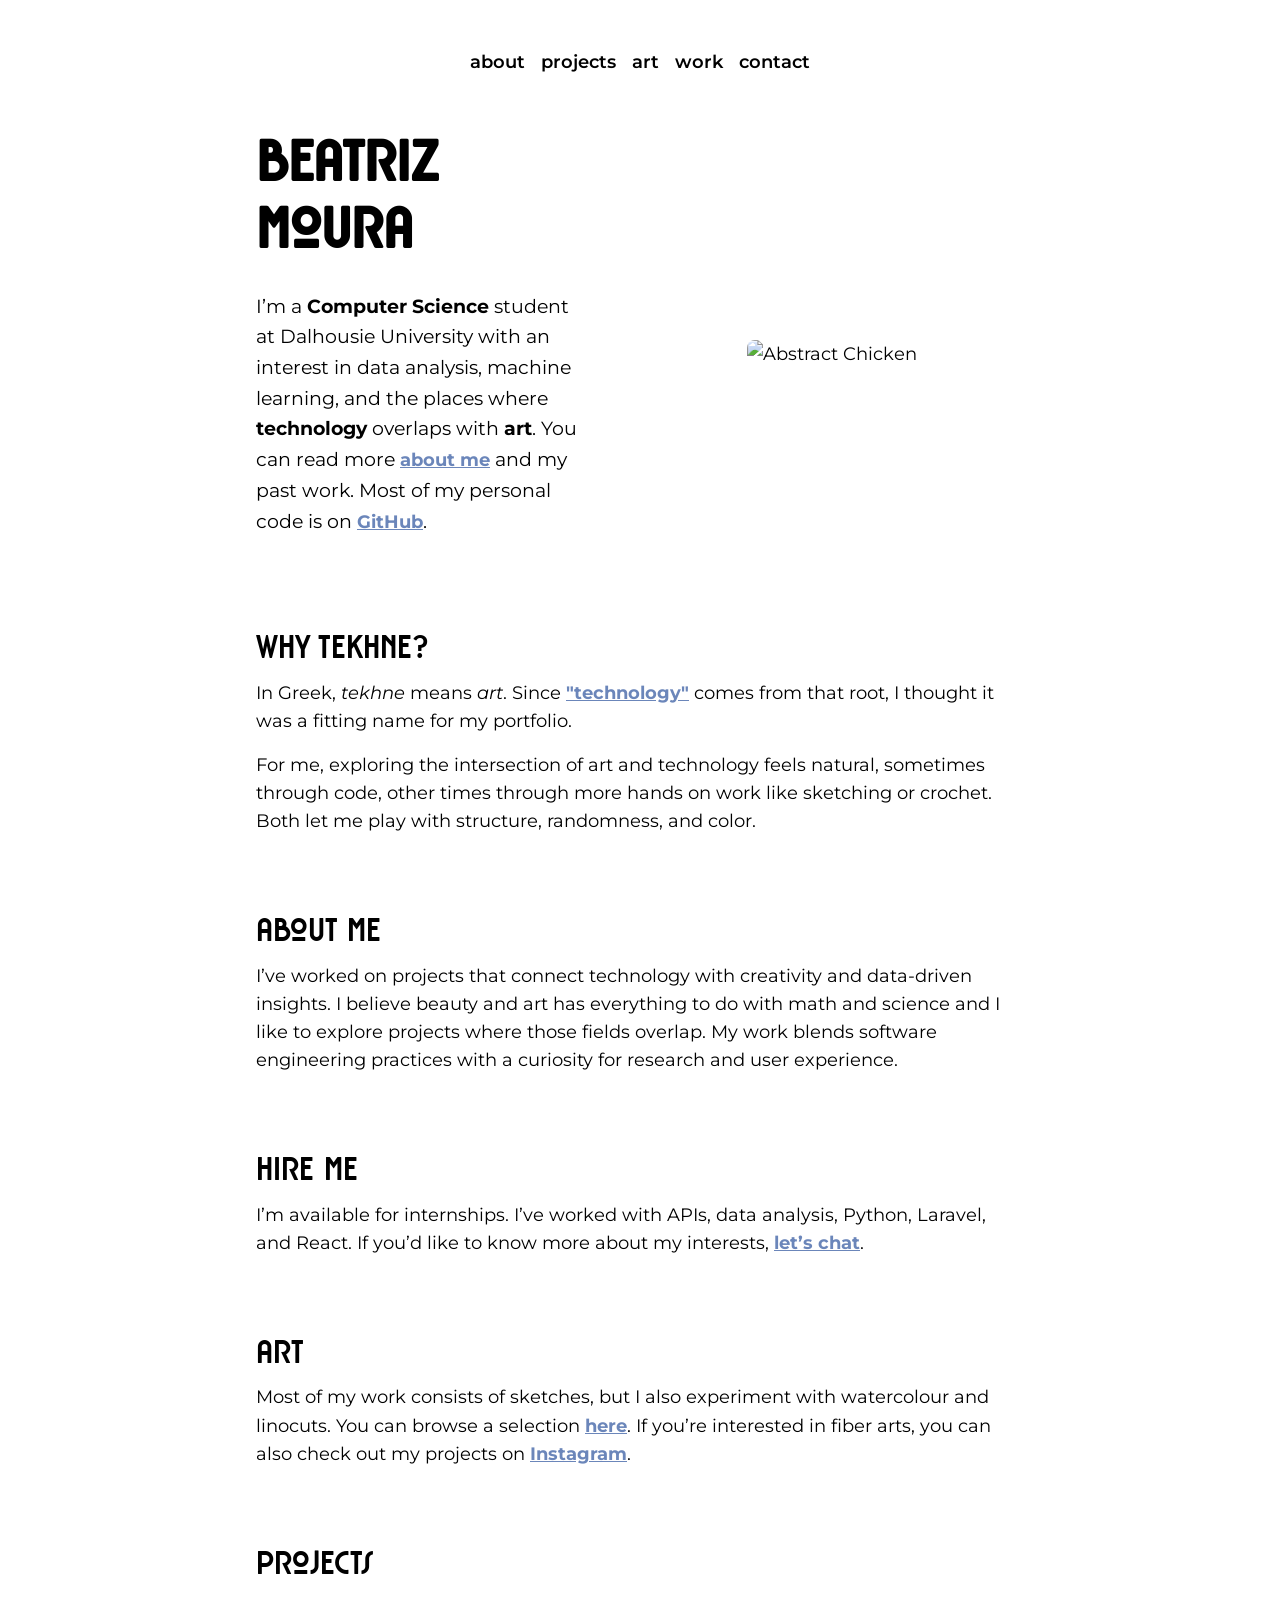
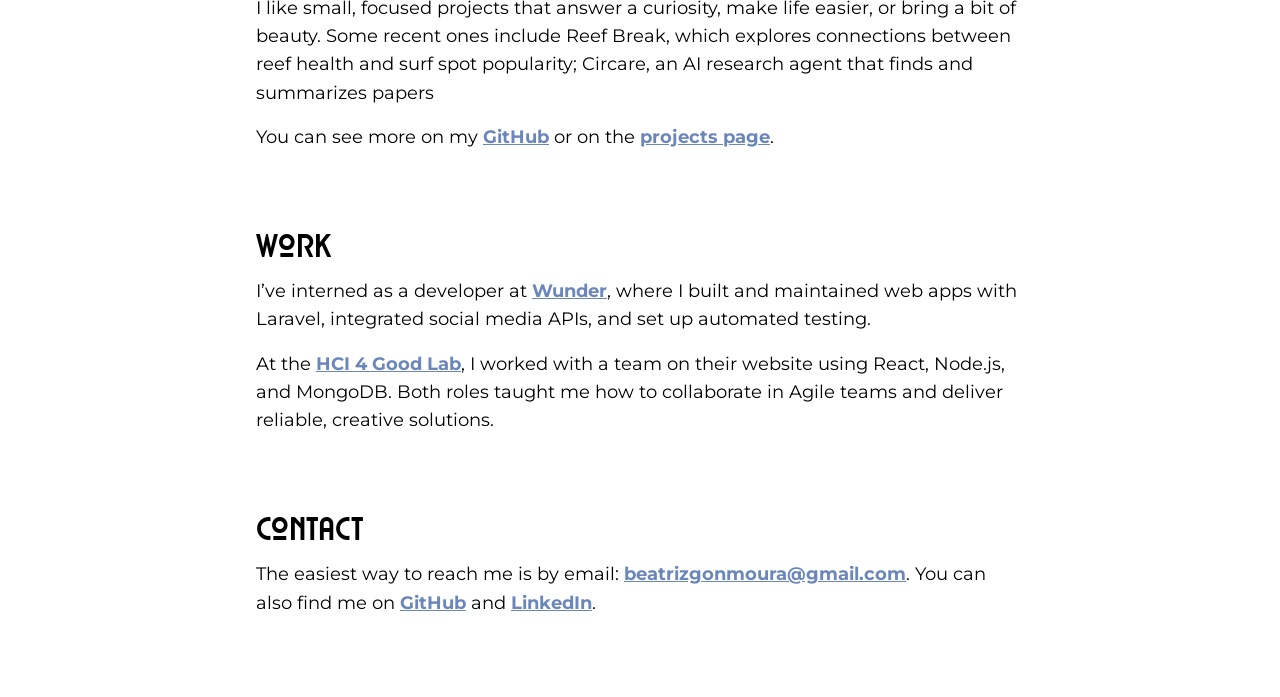
==== index.html @ 0f2b214d "All of my website (first edition)" ====
<!DOCTYPE html>
<html lang="en">
    <head>
        <meta charset="UTF-8" />
        <meta name="viewport" content="width=device-width, initial-scale=1" />
        <title>TEKHNE</title>
        <link
            href="https://cdn.jsdelivr.net/npm/bootstrap@5.3.2/dist/css/bootstrap.min.css"
            rel="stylesheet"
        />
        <link rel="stylesheet" href="css/styles.css" />
        <link rel="icon" type="image/svg+xml" href="/assets/favicon.svg" />
    </head>
    <body>
        <div class="content-wrapper">
            <!-- Navigation -->
            <div id="navbar"></div>

            <!-- Hero Section -->
            <div class="hero gx-0 container">
                <div class="row gx-0 align-items-center">
                    <!-- Left Side -->
                    <div class="col-md-6 text-left pe-md-5">
                        <h1>Beatriz Moura</h1>
                        <p>
                            I’m a <strong>Computer Science</strong> student at
                            Dalhousie University with an interest in data
                            analysis, machine learning, and the places where
                            <strong>technology</strong> overlaps with
                            <strong>art</strong>. You can read more
                            <a href="#about">about me</a> and my past work. Most
                            of my personal code is on
                            <a href="https://github.com/gonmbea">GitHub</a>.
                        </p>
                    </div>

                    <!-- Right Side -->
                    <div class="col-md-6 text-center">
                        <img
                            src="assets/cubismChicken.png"
                            alt="Abstract Chicken"
                            class="img-fluid"
                        />
                    </div>
                </div>
            </div>
            <div class="sections container gx-0">
                <!-- Sections -->
                <section>
                    <h2>Why Tekhne?</h2>
                    <p>
                        In Greek, <em>tekhne</em> means <em>art</em>. Since
                        <a
                            href="https://www.etymonline.com/word/technology"
                            target="_blank"
                            >"technology"</a
                        >
                        comes from that root, I thought it was a fitting name
                        for my portfolio.
                    </p>

                    <p>
                        For me, exploring the intersection of art and technology
                        feels natural, sometimes through code, other times
                        through more hands on work like sketching or crochet.
                        Both let me play with structure, randomness, and color.
                    </p>
                </section>

                <!-- TODO: Add a line here for a colour pop -->

                <section id="about">
                    <h2>About Me</h2>
                    <p>
                        I’ve worked on projects that connect technology with
                        creativity and data-driven insights. I believe beauty
                        and art has everything to do with math and science and I
                        like to explore projects where those fields overlap. My
                        work blends software engineering practices with a
                        curiosity for research and user experience.
                    </p>
                </section>

                <section id="hire">
                    <h2>Hire Me</h2>
                    <p>
                        I’m available for internships. I’ve worked with APIs,
                        data analysis, Python, Laravel, and React. If you’d like
                        to know more about my interests,
                        <a href="#contact">let’s chat</a>.
                    </p>
                </section>

                <section id="art">
                    <h2>Art</h2>
                    <p>
                        Most of my work consists of sketches, but I also
                        experiment with watercolour and linocuts. You can browse
                        a selection <a href="/components/art.html">here</a>. If
                        you’re interested in fiber arts, you can also check out
                        my projects on
                        <a
                            href="https://www.instagram.com/meloboutique.b/"
                            target="_blank"
                            >Instagram</a
                        >.
                    </p>
                </section>

                <section id="projects">
                    <h2>Projects</h2>
                    <p>
                        I like small, focused projects that answer a curiosity,
                        make life easier, or bring a bit of beauty. Some recent
                        ones include Reef Break, which explores connections
                        between reef health and surf spot popularity; Circare,
                        an AI research agent that finds and summarizes papers
                    </p>
                    <p>
                        You can see more on my
                        <a href="https://github.com/gonmbea" target="_blank"
                            >GitHub</a
                        >
                        or on the
                        <a href="/components/projects.html">projects page</a>.
                    </p>
                </section>

                <section id="work">
                    <h2>Work</h2>
                    <p>
                        I’ve interned as a developer at
                        <a href="https://wunder.ca/" target="_blank">Wunder</a>,
                        where I built and maintained web apps with Laravel,
                        integrated social media APIs, and set up automated
                        testing.
                    </p>
                    <p>
                        At the
                        <a
                            href="https://hci4goodsite.vercel.app/"
                            target="_blank"
                            >HCI 4 Good Lab</a
                        >, I worked with a team on their website using React,
                        Node.js, and MongoDB. Both roles taught me how to
                        collaborate in Agile teams and deliver reliable,
                        creative solutions.
                    </p>
                </section>

                <section id="contact">
                    <h2>Contact</h2>
                    <p>
                        The easiest way to reach me is by email:
                        <a href="mailto:beatrizgonmoura@gmail.com"
                            >beatrizgonmoura@gmail.com</a
                        >. You can also find me on
                        <a href="https://github.com/gonmbea" target="_blank"
                            >GitHub</a
                        >
                        and
                        <a
                            href="https://linkedin.com/in/gonmbea"
                            target="_blank"
                            >LinkedIn</a
                        >.
                    </p>
                </section>
            </div>
        </div>
        <script src="js/navbar.js"></script>
    </body>
</html>
---- css/styles.css ----
@import url("https://fonts.googleapis.com/css2?family=Montserrat:ital,wght@0,100..900;1,100..900&display=swap");

@font-face {
    font-family: "RousseauDeco";
    src: url("/fonts/RousseauDeco.ttf") format("truetype");
    font-weight: normal;
    font-style: normal;
}

:root {
    --gold: #c68b31;
    --sage: #a0a989;
    --green: #5c885e;
    --pink: #db8ea2;
    --blue: #6b86ba;
}

/* Fonts */
body,
p,
a,
li {
    font-family: "Montserrat", sans-serif;
    font-size: 1.1rem;
}

h1,
h2,
h3,
h4,
h5,
h6 {
    font-family: "RousseauDeco", sans-serif;
}

p a {
    color: var(--blue);
    text-decoration: underline;
    transition: color 0.3s ease;
}

p a:hover {
    color: var(--gold);
}

a {
    font-weight: bold;
}

body {
    color: #000;
    background-color: #fff;
    line-height: 1.6;
}

/* Centering content */
.content-wrapper {
    max-width: 800px; /* about 50% width on large screens */
    margin: 0 auto;
    padding: 0 1rem;
}

/* Navigation */
nav {
    font-weight: 600;
    text-transform: lowercase;
    font-size: 1rem;
    margin-bottom: 60px;
}

nav a {
    color: black !important;
    margin: 0 12px;
    text-decoration: none;
    font-weight: 600;
    transition: color 0.3s ease, border-bottom 0.3s ease;
    border-bottom: none;
}

nav a:hover {
    font-weight: bold;
    color: var(--pink) !important;
    border-bottom: 2px solid var(--pink);
}

/* Hero Section */
.hero h1 {
    font-weight: 700;
    font-size: 3.5rem;
}
.hero p {
    font-size: 1.2rem;
    margin-top: 20px;
}
.hero strong {
    font-weight: 700;
}
.hero img {
    max-width: 100%;
    border-radius: 8px;
    margin-top: 20px;
}

/* Sections */
section {
    margin: 80px 0;
}

/* Art Page */
h1 {
    font-weight: 800;
    font-size: 2.5rem;
    margin-bottom: 20px;
}
.art-piece {
    margin-bottom: 40px;
}
.art-piece img {
    max-width: 100%;
    border-radius: 8px;
}

/* Projects Page */

.project-link {
    text-decoration: none;
    color: #000;
}

.project-link:hover {
    color: var(--blue);
}
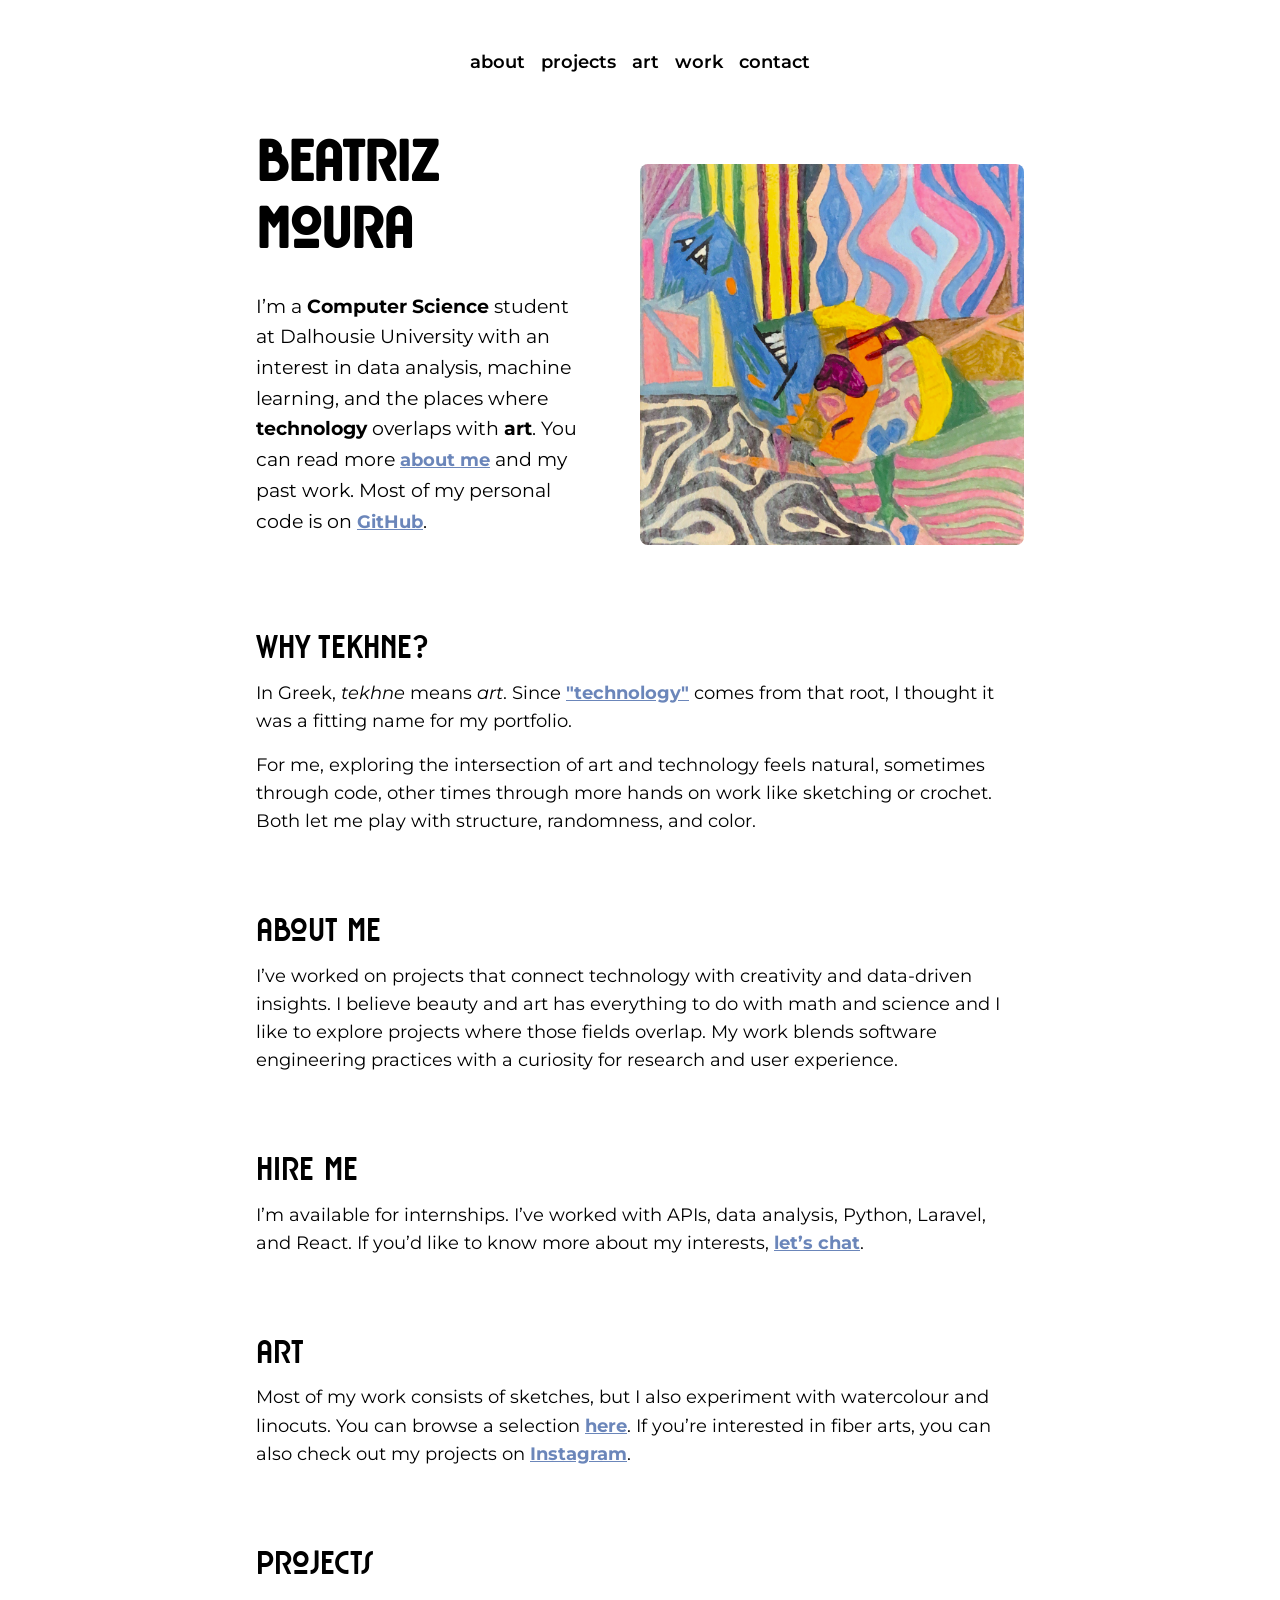
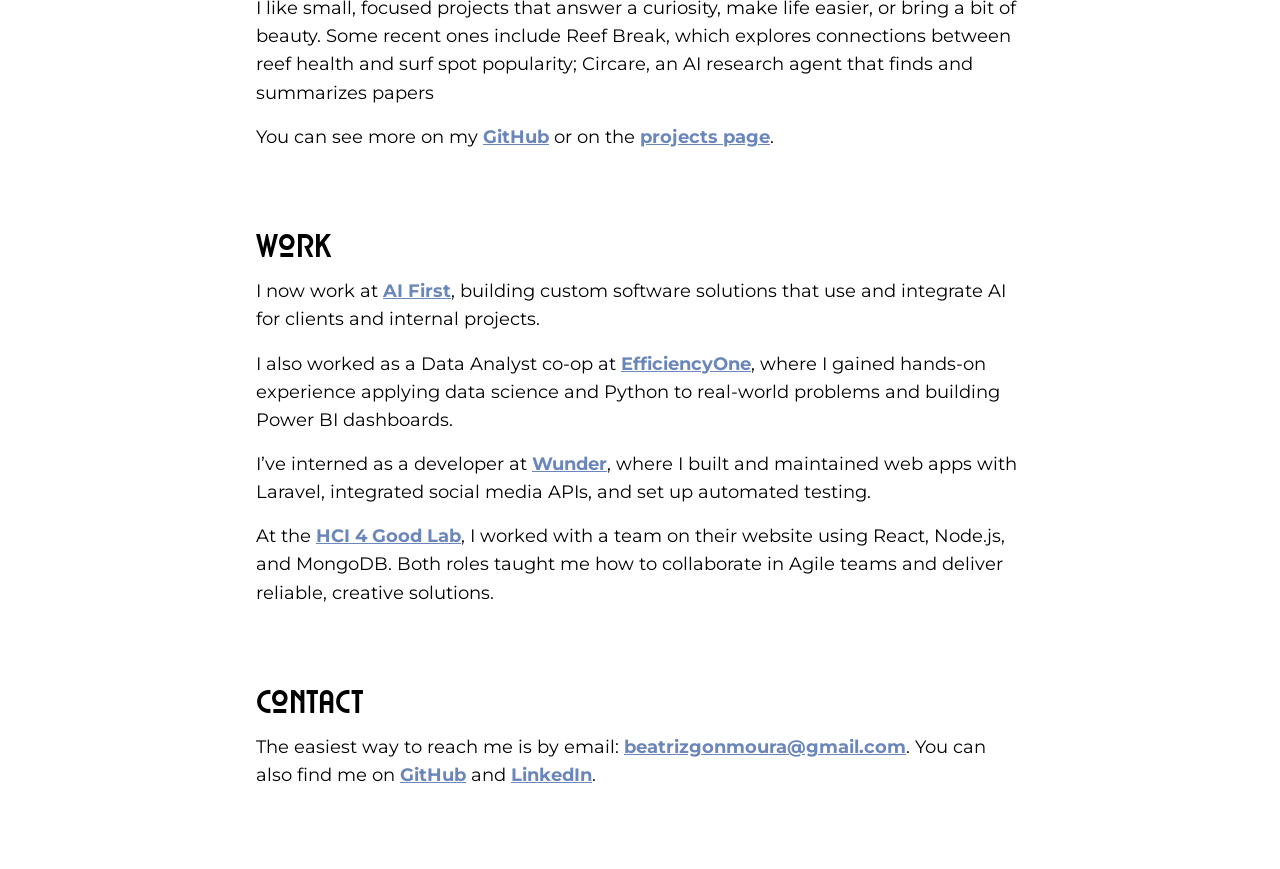
==== commit 30bb398d: "Work update" ====
--- a/index.html
+++ b/index.html
@@ -129,6 +129,17 @@
                 <section id="work">
                     <h2>Work</h2>
                     <p>
+                        I now work at <a href="https://ai-first.ca" target="_blank">AI First</a>, building custom software
+                        solutions that use and integrate AI for clients and
+                        internal projects.
+                    </p>
+                    <p>
+                        I also worked as a Data Analyst co-op at <a href="https://www.efficiencyns.ca/" target="_blank">EfficiencyOne</a>,
+                        where I gained hands-on experience applying data science
+                        and Python to real-world problems and building Power BI
+                        dashboards.
+                    </p>
+                    <p>
                         I’ve interned as a developer at
                         <a href="https://wunder.ca/" target="_blank">Wunder</a>,
                         where I built and maintained web apps with Laravel,
@@ -137,8 +148,7 @@
                     </p>
                     <p>
                         At the
-                        <a
-                            href="https://hci4goodsite.vercel.app/"
+                        <a href="https://hci4goodsite.vercel.app/"
                             target="_blank"
                             >HCI 4 Good Lab</a
                         >, I worked with a team on their website using React,
--- a/css/styles.css
+++ b/css/styles.css
@@ -45,6 +45,10 @@
 
 a {
     font-weight: bold;
+}
+
+html {
+    scroll-behavior: smooth;
 }
 
 body {
